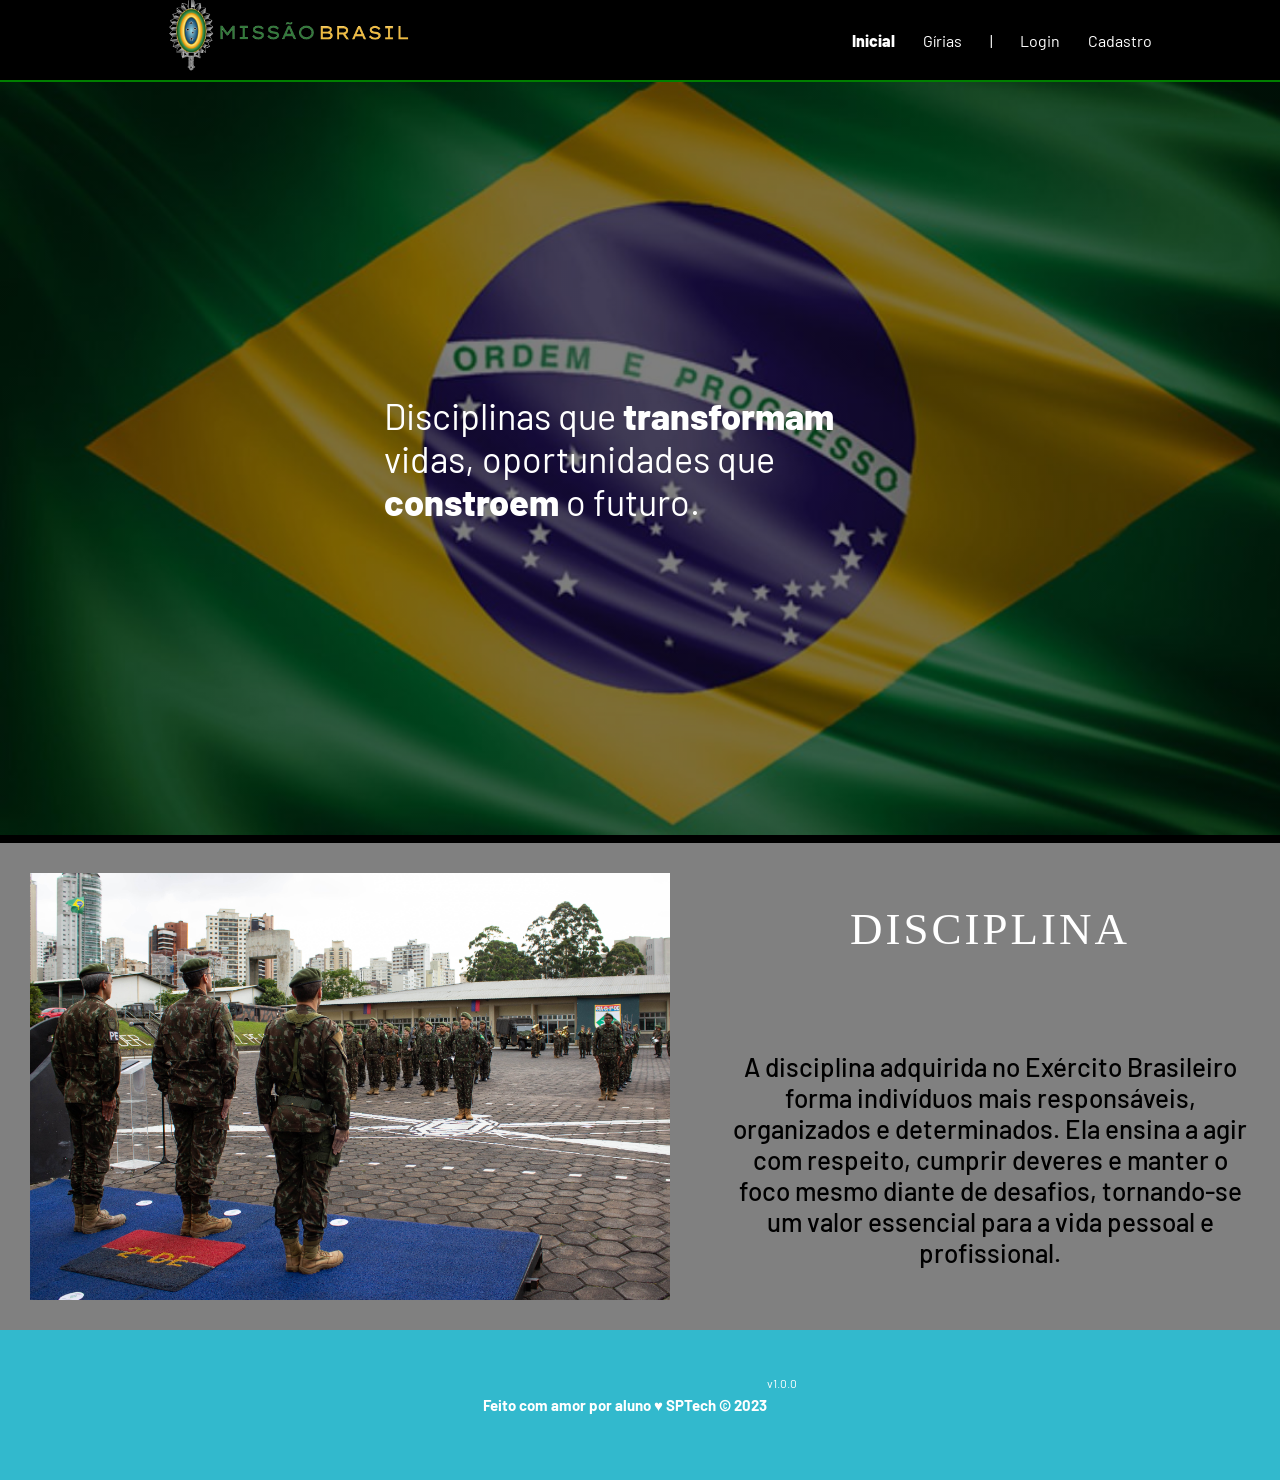
==== public/index.html @ ede4f6c6 "Api datavise e 1/3 home" ====
<!DOCTYPE html>
<html lang="en">

<head>
    <meta charset="UTF-8">
    <meta http-equiv="X-UA-Compatible" content="IE=edge">
    <meta name="viewport" content="width=device-width, initial-scale=1.0">

    <title>Missão Brasil | Página Inicial</title>

    <script src="./js/sessao.js"></script>

    <link rel="stylesheet" href="./css/estilo.css">
    <link rel="icon" href="./assets/Images/LogoExercito.png">
    <link rel="preconnect" href="https://fonts.gstatic.com">
</head>

<body>
    <div class="header">
      <div class="container">
        <span class="image">
    <img src="assets/Images/Logo_MissaoBrasil.png">
  </span>
        <ul class="navbar">
          <li class="agora">
            <a href="#">Inicial</a>
          </li>
          <li>
            <a href="girias.html">Gírias</a>
          </li>
          <li>|</li>
          <li>
            <a href="login.html">Login</a>
          </li>
          <li>
            <a href="cadastro.html">Cadastro</a>
          </li>
        </ul>
      </div>
    </div>
  
    <div class="banner">
      <div class="container">
        <p> Disciplinas que  <span>transformam</span> vidas, oportunidades que <span>constroem </span>o futuro.</p>
      </div>
    </div>

<div class="divisao"></div>

    <div class="social">
        <div class="boxes">
         
          <div class="box1">
            <img src="./assets/Images/disciplina.jpg">
            <div class="disciplina-titulo">
            <h1>DISCIPLINA</h1>
            <p>A disciplina adquirida no Exército Brasileiro forma 
              indivíduos mais responsáveis, organizados e determinados.
               Ela ensina a agir com respeito, cumprir deveres e manter o 
               foco mesmo diante de desafios, tornando-se um valor essencial
                para a vida pessoal e profissional.</p>
              </div>
          </div>
 </div>

      
    </div>
  
    <div class="footer">
      <div class="container">
        <h4>Feito com amor por aluno &hearts; SPTech &copy; 2023</h4>
        <span class="version">v1.0.0</span>
      </div>
    </div>
  </body>

</html>
---- public/css/estilo.css ----
@import url('https://fonts.googleapis.com/css2?family=Barlow:ital,wght@0,100;0,200;0,300;0,400;0,500;0,600;0,700;0,800;0,900;1,100;1,200;1,300;1,400;1,500;1,600;1,700;1,800;1,900&display=swap');

body {
  margin: 0;
  padding: 0;
  font-family: 'Barlow', 'Segoe UI', 'Segoe UI', Tahoma, Geneva, Verdana, sans-serif;
  background-color: gray;
}
 .image img{
   height: 300px;
   width: auto;
   display: block;
}

:root {
  --tamanho-header: 80px;
  --tamanho-banner: calc(100vh - var(--tamanho-header) - var(--tamanho-footer) - 2px);
  --tamanho-simulador: calc(100vh - var(--tamanho-header) - var(--tamanho-footer) - 2px);
  --tamanho-login: calc(100vh - var(--tamanho-header) - var(--tamanho-footer) - 2px);
  --tamanho-footer: 65px;
}

.container {
  display: flex;
  width: 80%;
  margin: auto;
}

.header {
  height: var(--tamanho-header);
  border-bottom: 2px solid green;
  background-color: black;
}

.header .container {
  justify-content: space-between;
  align-items: center;
  height: 100%;
}

.header a {
  text-decoration: none;
  color: white;
}

.agora {
  font-weight: 800;
}

.navbar {
  width: 300px;
  display: flex;
  align-items: center;
  justify-content: space-between;
  list-style: none;
  color: white;
}


.header h1 {
  margin: 0;
}

/* BANNER */

.banner {
  height: var(--tamanho-banner);
  color: white;
  background-image: linear-gradient(rgba(0,0,0,0.5), rgba(0,0,0,0.5)), url('../assets/Images/bandeiraBrasil.jpg');
  background-size: cover;
}

.banner .container {
  justify-content: center;
  align-items: center;
  height: 100%;
}

.banner .container p {
  width: 50%;
  margin: 0;
  padding: 0;
  font-size: 36px;
}

.banner .container span {
  font-weight: 800;
}

/* MISSÃO VISÃO VALORES */

.social {
  background-color: gray;
  display: flex;
}
 
/* -- BOX DISCIPLINA  */
.box1{
  display: flex;

}
.box1 img{
  margin: 30px;
  width: 50%;
  height: auto;
}
.box1 h1{
  color: white;
 
  font-family: fantasy;
  letter-spacing: 3px;
  font-size: 45px;
  font-weight: 500;
  
  padding-top: 30px;
  padding-bottom: 40px;
}
.box1 p{
  font-weight: 500;
  font-size: 26px;
  font-family: 'Barlow', 'Segoe UI', 'Segoe UI', Tahoma, Geneva, Verdana, sans-serif;
  width: 90%;
  text-align: center;
  
}
.disciplina-titulo{
  display: flex;
  flex-direction: column;
  align-items: center;
}

/* BOX OPORTUNIDADE DE EVOLUÇÃO */

 .box2{
  display: flex;

}
.box2 img{
  margin: 30px;
  width: 50%;
  height: auto;
}
.box2 h1{
  color: white;
 
  font-family: fantasy;
  letter-spacing: 3px;
  font-size: 45px;
  font-weight: 500;
  
  padding-top: 30px;
  padding-bottom: 40px;
}
.box2 p{
  font-weight: 500;
  font-size: 26px;
  font-family: 'Barlow', 'Segoe UI', 'Segoe UI', Tahoma, Geneva, Verdana, sans-serif;
  width: 90%;
  text-align: center;
  
}
.oportunidade-titulo{
  display: flex;
  flex-direction: column;
  align-items: center;
}


/* DIVISÕES */
.divisao{
  border: solid 4px black;
}

/* FOOTER */

.footer {
  background-color: #32b9cd;
  height: 150px;
  color: #fff;
  display: flex;
  font-size: 15px;
}

.footer .container {
  justify-content: center;
  text-align: center;
}

.footer .container .version {
  font-size: 12px;
}

/* LOGIN */

.login {
  height: var(--tamanho-login);
  background-image: url('../assets/imgs/bg-jelly-fish-para-home.png');
  background-size: cover;
}

.login .container {
  justify-content: center;
  align-items: center;
  height: 100%;
}

.card {
  width: 50%;
  background-color: #e5e5e5;
  border-radius: 10px;
  display: flex;
  align-items: center;
  justify-content: space-evenly;
  color: palevioletred;
  flex-direction: column;
  height: fit-content;
  padding: 20px 0;
}

.card h2 {
  margin: 0;
  font-size: 30px;
}

.formulario {
  display: flex;
  height: 90%;
  width: 80%;
  justify-content: space-around;
  flex-direction: column;
}

.formulario span {
  font-size: 15px;
  font-weight: 800;
}

.formulario input {
  border: 2px solid #32b9cd;
  text-align: center;
  border-radius: 10px;
  margin: 0;
}

.formulario select {
  border: 2px solid #32b9cd;
  background-color: white;
  color: gray;
  height: 36px;
  text-align: center;
  border-radius: 10px;
  margin: 0;
}

.campo {
  display: flex;
  flex-direction: column;
  justify-content: start;
  padding: 5px 0;
}

.botao {
  cursor: pointer;
  font-family: "Barlow", sans-serif;
  border: 0;
  border-radius: 5px;
  font-weight: 600;
  font-size: 18px;
  color: #fff;
  background-color: #ED145B;
  width: 120px;
  height: 30px;
  align-self: center;
  margin-top: 20px;
}

.loading-div {
  width: 50px;
  display: none;
}

.loading-div img {
  height: 50px;
  width: 50px;
}

#div_erros_login {
  display: none
}

/* FORMULARIO */

.alerta_erro{
  display: flex;
  justify-content: flex-end;
}

.card_erro {
  display: none;
  background-color: #fff;
  color: black;
  width: 230px;
  position: fixed;
  border-radius: 4px;
  border: #ED145B 3px solid;
  padding: 10px;
  margin-right: 10%;
}

.card_erro #mensagem_erro{
  font-weight: 500;
  font-size: 20px;
}

.formulario .tipo_campo {
  font-size: 20px;
  font-weight: 600 !important;
}

.formulario {
  display: flex;
  flex-direction: column;
}

input {
  margin-bottom: 10px;
  border: 2px solid #32b9cd;
  padding: 10px;
  text-align: center;
  border-radius: 10px;
}

.btn {
  font-family: "Barlow", sans-serif;
  border: 0;
  border-radius: 5px;
  font-weight: 600;
  font-size: 18px;
  padding: 10px 15px;
  color: white;
  background-color: #ED145B;
  width: 120px;
  align-self: center;
  margin-top: 5px;
}

.loading-div {
  width: 50px;
  margin: auto;
  display: none;
}

.loading-div img {
  height: 50px;
  width: 50px;
}

/* SIMULADOR */

.simulador {
  color: white;
}

.simulador .container {
  flex-direction: column;
  overflow: scroll; 
  height: var(--tamanho-simulador);
}

/* ALERTA */

#alerta {
  position: absolute;
  right: 0;
  bottom: 0;
}

.mensagem-alarme {
  background-color: white;
  border-radius: 5px;
  width: 300px;
  height: 80px;
  margin: 10px;
  padding: 10px 0;
  display: flex;
  justify-content: space-evenly;
  align-items: center;
}

.mensagem-alarme h3 {
  font-size: 14px;
  margin: 0;
}

.mensagem-alarme .informacao {
  width: 66%;
}

.alarme-sino {
  width: 48px;
  height: 48px;
  animation-name: bell;
  animation-duration: 4s;
  background-image: url('https://cdn-icons-png.flaticon.com/512/1157/1157000.png');
  background-size: cover;
  animation-iteration-count: infinite;
}

@keyframes bell {
  0%   {transform: rotate(25deg)}
  25%  {transform: rotate(-25deg)}
  50%  {transform: rotate(25deg)}
  75%  {transform: rotate(-25deg)}
  100% {transform: rotate(25deg)}
}
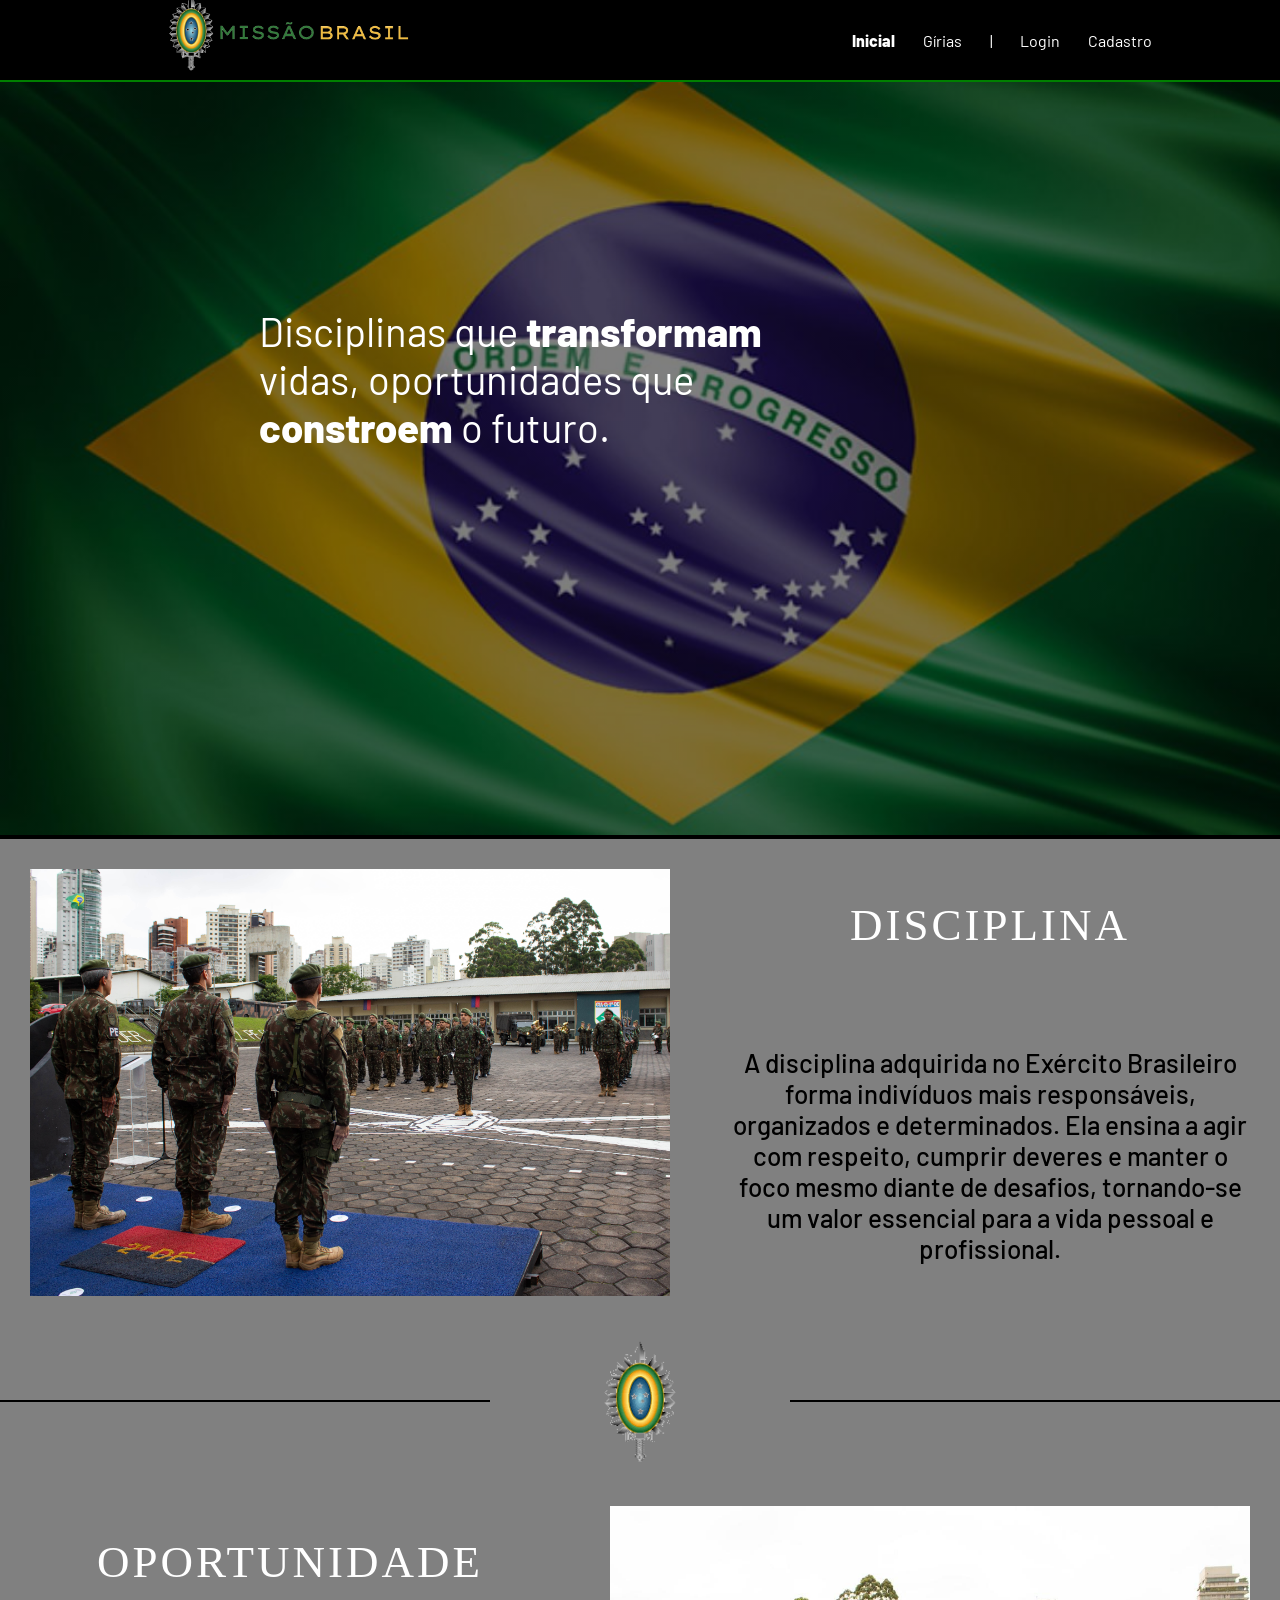
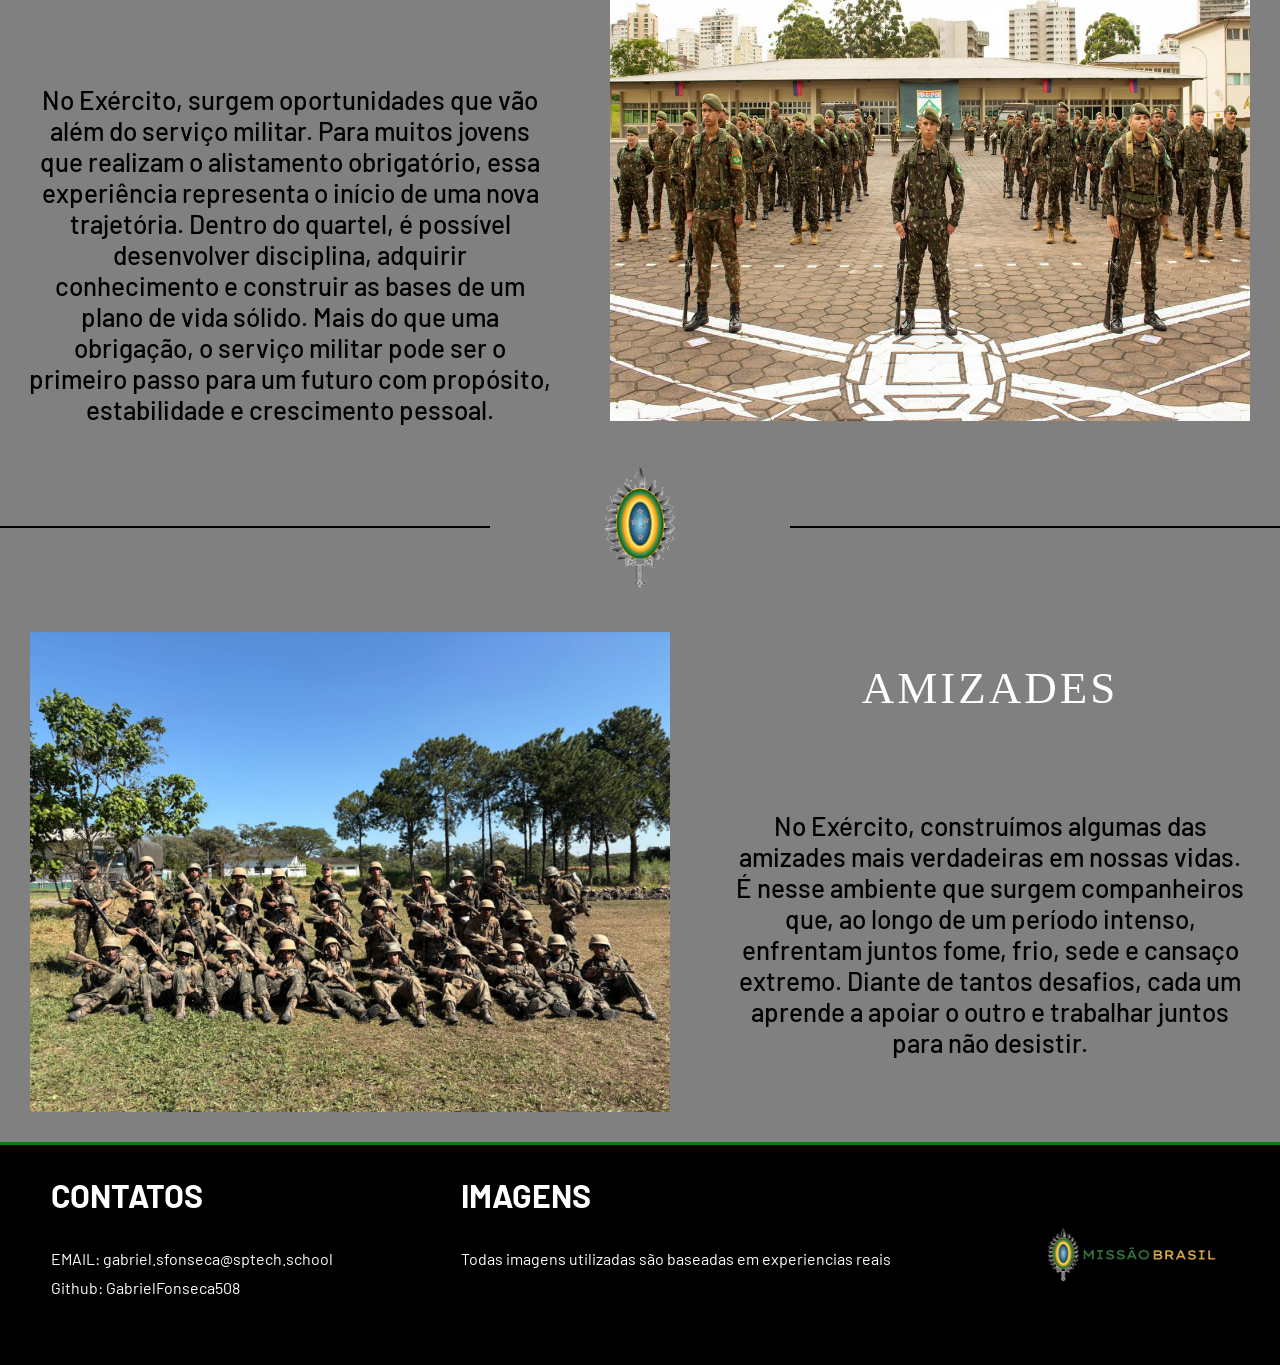
==== commit 884c2385: "Termino do home" ====
--- a/public/index.html
+++ b/public/index.html
@@ -45,33 +45,89 @@
       </div>
     </div>
 
-<div class="divisao"></div>
-
-    <div class="social">
-        <div class="boxes">
-         
+    
           <div class="box1">
             <img src="./assets/Images/disciplina.jpg">
+
             <div class="disciplina-titulo">
+        
             <h1>DISCIPLINA</h1>
             <p>A disciplina adquirida no Exército Brasileiro forma 
               indivíduos mais responsáveis, organizados e determinados.
                Ela ensina a agir com respeito, cumprir deveres e manter o 
                foco mesmo diante de desafios, tornando-se um valor essencial
                 para a vida pessoal e profissional.</p>
+            </div>
+          </div>
+
+          
+          <div class="divisao">
+  <div class="linha"></div>
+  <img src="./assets/Images/LogoExercito.png">
+  <div class="linha"></div>
+</div>
+
+          
+          <div class="box2">
+            
+            <div class="oportunidade-titulo">
+              
+              <h1>OPORTUNIDADE</h1>
+              <p>No Exército, surgem oportunidades que vão além
+                 do serviço militar. Para muitos jovens que realizam
+                  o alistamento obrigatório, essa experiência
+                   representa o início de uma nova trajetória.
+                    Dentro do quartel, é possível desenvolver disciplina,
+                     adquirir conhecimento e construir as bases de um plano
+                      de vida sólido. Mais do que uma obrigação, o serviço
+                       militar pode ser o primeiro passo para um futuro com propósito,
+                        estabilidade e crescimento pessoal.</p>
+              </div>
+              <img src="./assets/Images/Oportunidade.jpeg">
+          </div>
+
+          <div class="divisao">
+  <div class="linha"></div>
+  <img src="./assets/Images/LogoExercito.png">
+  <div class="linha"></div>
+</div>
+
+              <div class="box3">
+                <img src="./assets/Images/Amizades.jpeg">
+            
+            <div class="amizade-titulo">
+              
+              <h1>AMIZADES</h1>
+              <p>No Exército, construímos algumas das amizades mais verdadeiras em nossas
+                 vidas. É nesse ambiente que surgem companheiros que, ao longo
+                  de um período intenso, enfrentam juntos fome, frio, sede e cansaço
+                   extremo. Diante de tantos desafios, cada um aprende a apoiar o outro 
+                    e trabalhar juntos para não desistir.</p>
               </div>
           </div>
- </div>
 
       
-    </div>
-  
-    <div class="footer">
-      <div class="container">
-        <h4>Feito com amor por aluno &hearts; SPTech &copy; 2023</h4>
-        <span class="version">v1.0.0</span>
-      </div>
-    </div>
+    <footer>
+            <div class="footer_box">
+                <div class="footer_content">
+                    <div class="midias">
+                        <h1>CONTATOS</h1>
+                        <span>EMAIL: gabriel.sfonseca@sptech.school</span>
+                    
+                        <span>Github: GabrielFonseca508</span>
+                    </div>
+                    <div class="servicosF">
+                        <h1>IMAGENS</h1>
+                        <span>Todas imagens utilizadas são baseadas em experiencias reais</span>
+                        
+                    </div>
+                    <div class="recebaNovidades">
+                       <img src="assets/Images/Logo_MissaoBrasil.png" alt="">
+                    </div>
+                </div>
+
+            </div>
+        </footer>
   </body>
 
 </html>
--- a/public/css/estilo.css
+++ b/public/css/estilo.css
@@ -68,19 +68,22 @@
   color: white;
   background-image: linear-gradient(rgba(0,0,0,0.5), rgba(0,0,0,0.5)), url('../assets/Images/bandeiraBrasil.jpg');
   background-size: cover;
+  border-bottom: solid 4px black;
 }
 
 .banner .container {
   justify-content: center;
   align-items: center;
   height: 100%;
+  padding-right: 250px;
+  
 }
 
 .banner .container p {
   width: 50%;
   margin: 0;
-  padding: 0;
-  font-size: 36px;
+  padding-bottom: 160px;
+  font-size: 40px;
 }
 
 .banner .container span {
@@ -165,31 +168,97 @@
   align-items: center;
 }
 
+/* BOX AMIZADES  */
+ .box3{
+  display: flex;
+
+}
+.box3 img{
+  margin: 30px;
+  width: 50%;
+  height: auto;
+}
+.box3 h1{
+  color: white;
+ 
+  font-family: fantasy;
+  letter-spacing: 3px;
+  font-size: 45px;
+  font-weight: 500;
+  
+  padding-top: 30px;
+  padding-bottom: 40px;
+}
+.box3 p{
+  font-weight: 500;
+  font-size: 26px;
+  font-family: 'Barlow', 'Segoe UI', 'Segoe UI', Tahoma, Geneva, Verdana, sans-serif;
+  width: 90%;
+  text-align: center;
+  
+}
+.amizade-titulo{
+  display: flex;
+  flex-direction: column;
+  align-items: center;
+}
+
 
 /* DIVISÕES */
-.divisao{
-  border: solid 4px black;
+.divisao {
+  display: flex;
+  align-items: center;
+}
+
+.linha {
+  flex: 1;
+  height: 2px;
+  background: black;
+}
+
+.divisao img {
+  width: 300px;
+  
 }
 
 /* FOOTER */
-
-.footer {
-  background-color: #32b9cd;
-  height: 150px;
-  color: #fff;
-  display: flex;
-  font-size: 15px;
-}
-
-.footer .container {
-  justify-content: center;
-  text-align: center;
-}
-
-.footer .container .version {
-  font-size: 12px;
-}
-
+.footer_box {
+    display: flex;
+    justify-content: center;
+    align-items: center;
+   
+    height: auto;
+    background-color: black;
+    border-top: 3px solid green;
+}
+.footer_content {
+    display: flex;
+    filter: initial;
+    gap: 10vw;
+  padding-top: 10px;
+  color: white;
+}
+
+
+.footer_content h1 {
+    margin-bottom: 25px;
+}
+
+.midias,
+.servicosF,
+.recebaNovidades {
+    display: flex;
+    flex-direction: column;
+    gap: 10px;
+}
+
+.footer_contentbox h1 {
+    font-size: 20px;
+}
+
+.recebaNovidades{
+  width: 210px;   
+}
 /* LOGIN */
 
 .login {
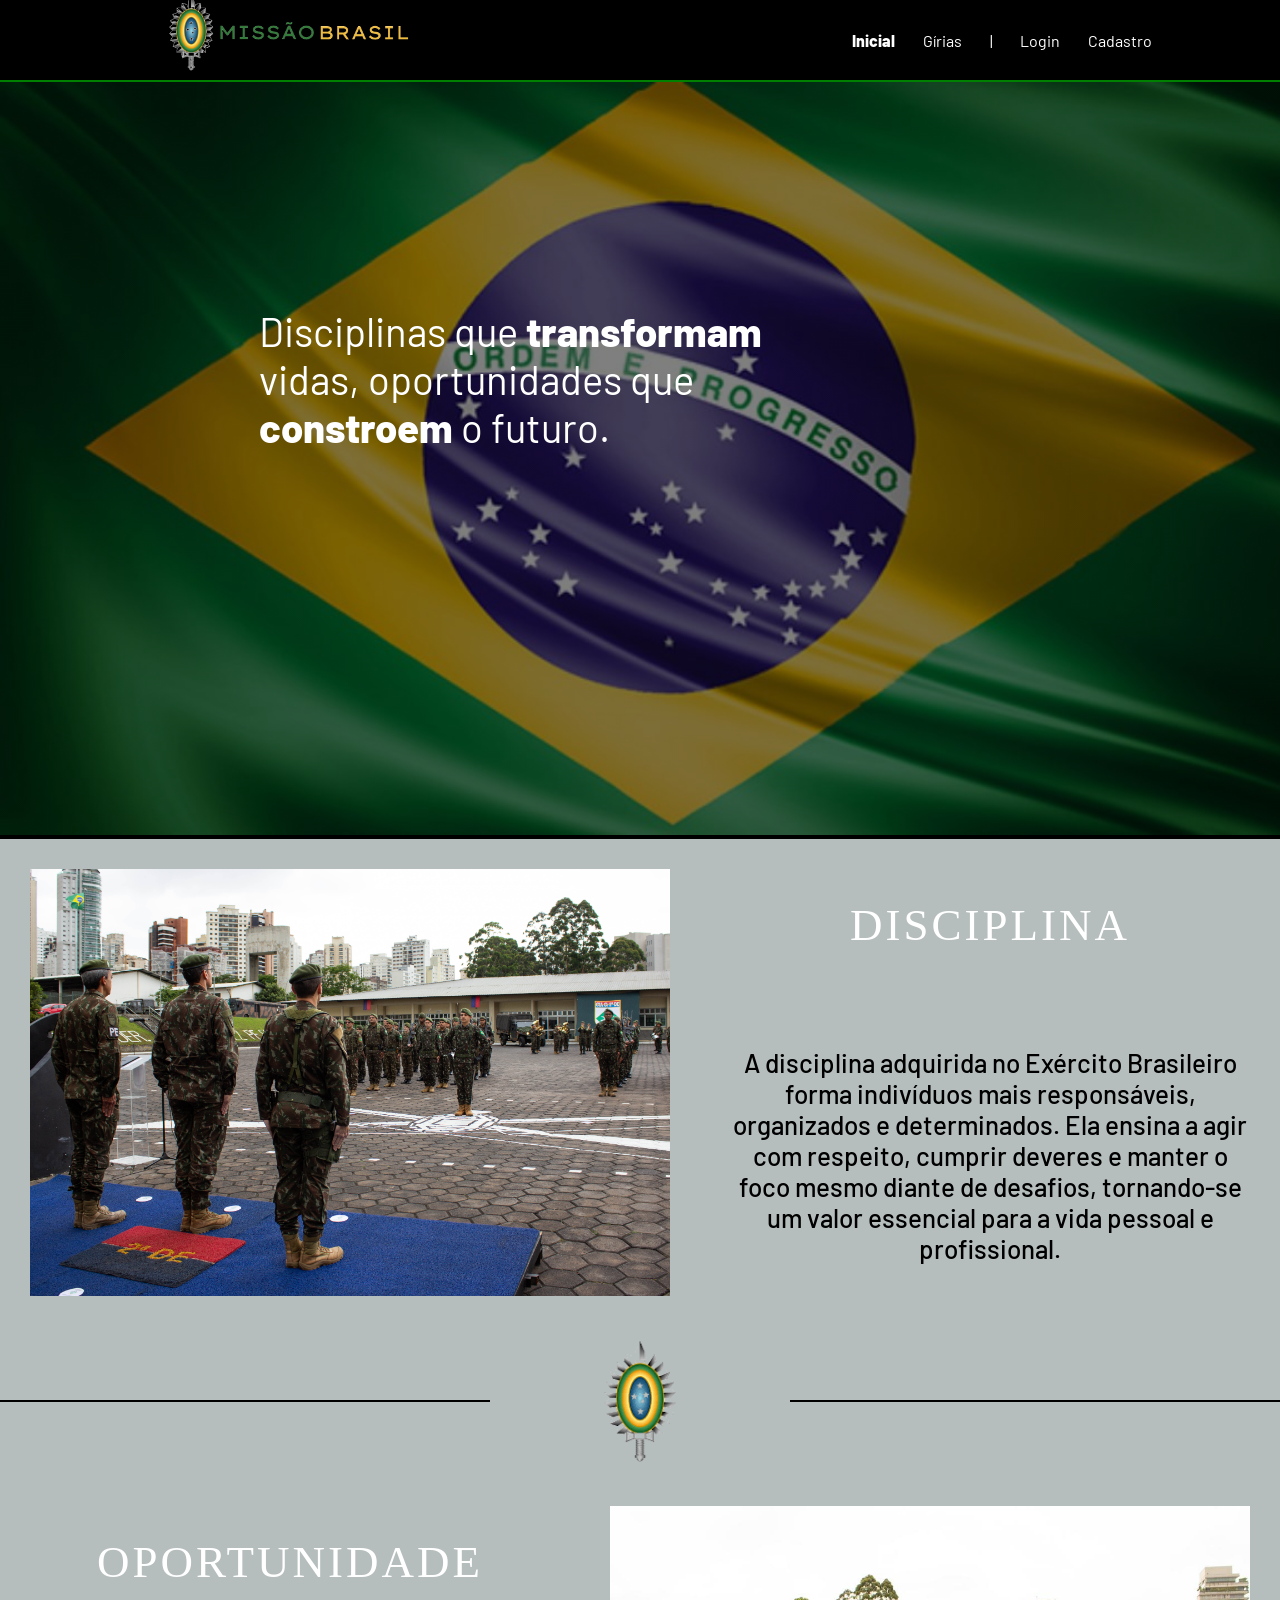
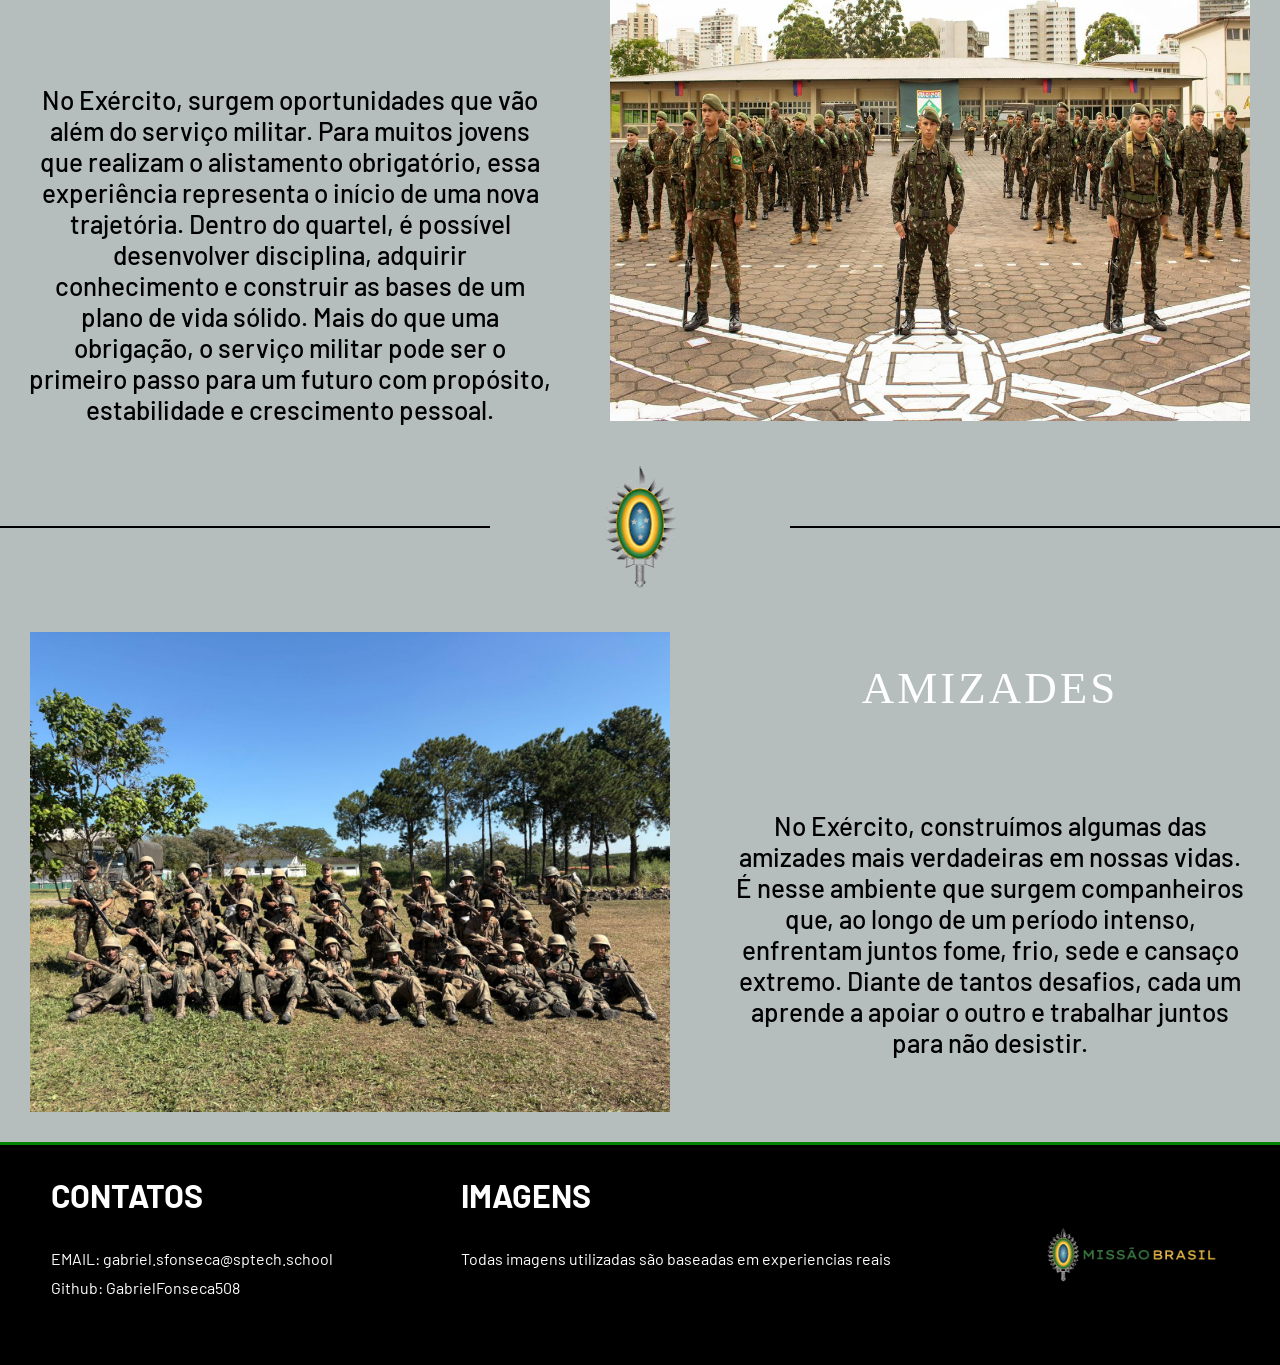
==== commit 3bdd09fc: "pagina giria" ====
--- a/public/index.html
+++ b/public/index.html
@@ -46,10 +46,10 @@
     </div>
 
     
-          <div class="box1">
+          <div class="box">
             <img src="./assets/Images/disciplina.jpg">
 
-            <div class="disciplina-titulo">
+            <div class="home-titulo">
         
             <h1>DISCIPLINA</h1>
             <p>A disciplina adquirida no Exército Brasileiro forma 
@@ -68,9 +68,9 @@
 </div>
 
           
-          <div class="box2">
+          <div class="box">
             
-            <div class="oportunidade-titulo">
+            <div class="home-titulo">
               
               <h1>OPORTUNIDADE</h1>
               <p>No Exército, surgem oportunidades que vão além
@@ -92,10 +92,10 @@
   <div class="linha"></div>
 </div>
 
-              <div class="box3">
+              <div class="box">
                 <img src="./assets/Images/Amizades.jpeg">
             
-            <div class="amizade-titulo">
+            <div class="home-titulo">
               
               <h1>AMIZADES</h1>
               <p>No Exército, construímos algumas das amizades mais verdadeiras em nossas
--- a/public/css/estilo.css
+++ b/public/css/estilo.css
@@ -4,7 +4,7 @@
   margin: 0;
   padding: 0;
   font-family: 'Barlow', 'Segoe UI', 'Segoe UI', Tahoma, Geneva, Verdana, sans-serif;
-  background-color: gray;
+  background-color: rgb(181, 189, 189);
 }
  .image img{
    height: 300px;
@@ -98,16 +98,16 @@
 }
  
 /* -- BOX DISCIPLINA  */
-.box1{
-  display: flex;
-
-}
-.box1 img{
+.box{
+  display: flex;
+
+}
+.box img{
   margin: 30px;
   width: 50%;
   height: auto;
 }
-.box1 h1{
+.box h1{
   color: white;
  
   font-family: fantasy;
@@ -118,7 +118,7 @@
   padding-top: 30px;
   padding-bottom: 40px;
 }
-.box1 p{
+.box p{
   font-weight: 500;
   font-size: 26px;
   font-family: 'Barlow', 'Segoe UI', 'Segoe UI', Tahoma, Geneva, Verdana, sans-serif;
@@ -126,78 +126,7 @@
   text-align: center;
   
 }
-.disciplina-titulo{
-  display: flex;
-  flex-direction: column;
-  align-items: center;
-}
-
-/* BOX OPORTUNIDADE DE EVOLUÇÃO */
-
- .box2{
-  display: flex;
-
-}
-.box2 img{
-  margin: 30px;
-  width: 50%;
-  height: auto;
-}
-.box2 h1{
-  color: white;
- 
-  font-family: fantasy;
-  letter-spacing: 3px;
-  font-size: 45px;
-  font-weight: 500;
-  
-  padding-top: 30px;
-  padding-bottom: 40px;
-}
-.box2 p{
-  font-weight: 500;
-  font-size: 26px;
-  font-family: 'Barlow', 'Segoe UI', 'Segoe UI', Tahoma, Geneva, Verdana, sans-serif;
-  width: 90%;
-  text-align: center;
-  
-}
-.oportunidade-titulo{
-  display: flex;
-  flex-direction: column;
-  align-items: center;
-}
-
-/* BOX AMIZADES  */
- .box3{
-  display: flex;
-
-}
-.box3 img{
-  margin: 30px;
-  width: 50%;
-  height: auto;
-}
-.box3 h1{
-  color: white;
- 
-  font-family: fantasy;
-  letter-spacing: 3px;
-  font-size: 45px;
-  font-weight: 500;
-  
-  padding-top: 30px;
-  padding-bottom: 40px;
-}
-.box3 p{
-  font-weight: 500;
-  font-size: 26px;
-  font-family: 'Barlow', 'Segoe UI', 'Segoe UI', Tahoma, Geneva, Verdana, sans-serif;
-  width: 90%;
-  text-align: center;
-  
-}
-.amizade-titulo{
+.home-titulo{
   display: flex;
   flex-direction: column;
   align-items: center;
@@ -263,8 +192,12 @@
 
 .login {
   height: var(--tamanho-login);
-  background-image: url('../assets/imgs/bg-jelly-fish-para-home.png');
+  background-image: url('../assets/Images/bandeiraBrasil.jpg');
   background-size: cover;
+  color: white;
+  background-image: linear-gradient(rgba(0,0,0,0.5), rgba(0,0,0,0.5)), url('../assets/Images/bandeiraBrasil.jpg');
+  
+ 
 }
 
 .login .container {
@@ -280,7 +213,7 @@
   display: flex;
   align-items: center;
   justify-content: space-evenly;
-  color: palevioletred;
+  color: rgb(0, 0, 0);
   flex-direction: column;
   height: fit-content;
   padding: 20px 0;
@@ -305,7 +238,7 @@
 }
 
 .formulario input {
-  border: 2px solid #32b9cd;
+  border: 2px solid green;
   text-align: center;
   border-radius: 10px;
   margin: 0;
@@ -335,10 +268,13 @@
   border-radius: 5px;
   font-weight: 600;
   font-size: 18px;
-  color: #fff;
-  background-color: #ED145B;
-  width: 120px;
-  height: 30px;
+  color: #ffff;
+
+  background-size: cover ;
+  background-position: center -15px;
+  background-image: linear-gradient(rgba(0,0,0,0.5), rgba(0,0,0,0.5)), url('../assets/Images/bandeiraBrasil2D.png');
+  width: 150px;
+  height: 50px;
   align-self: center;
   margin-top: 20px;
 }
@@ -371,7 +307,7 @@
   width: 230px;
   position: fixed;
   border-radius: 4px;
-  border: #ED145B 3px solid;
+  border: black 3px solid;
   padding: 10px;
   margin-right: 10%;
 }
@@ -425,15 +361,119 @@
 }
 
 /* SIMULADOR */
-
-.simulador {
-  color: white;
-}
-
-.simulador .container {
-  flex-direction: column;
-  overflow: scroll; 
-  height: var(--tamanho-simulador);
+.titulo p{
+   
+  padding-left: 10px;
+  font-weight: 500;
+  font-size: 22px;
+  font-family: 'Barlow', 'Segoe UI', 'Segoe UI', Tahoma, Geneva, Verdana, sans-serif;
+  
+
+}
+.titulo h1{
+  display: flex;
+  justify-content: center;
+  margin-top: 20px;
+  font-size: 40px;
+}
+.verde{
+  padding-right: 5px;
+  padding-left: 5px;
+}
+
+.girias-boxes {
+  display: flex;
+  flex-wrap: wrap; 
+  color: black;
+  justify-content: center;
+  flex-direction: column;
+  overflow-X: scroll;
+  width: 90%;
+  height: 600px;
+  border: solid black 4px;
+  margin: auto;
+  border-radius: 15px;
+  background-image: linear-gradient(rgba(0,0,0,0.5), rgba(0,0,0,0.5)), url('../assets/Images/bandeiraBrasil.jpg');
+  background-size: cover;
+
+}
+
+.girias-boxes .container {
+  border: solid green 4px;
+  border-radius: 23px;
+  background-color: white;
+  width: 500px;
+  height: 200px;
+margin: 30px;
+padding-bottom: 5px;
+}
+
+
+.girias-boxes .container img {
+  justify-content: flex-start;
+  width: 180px;
+  height: 180px;
+  border-radius: 50%;
+  padding-top: 10px;
+  padding-left: 5px;
+
+}
+
+.texto-giria{
+  display: flex;
+  flex-wrap: wrap;
+  padding-left: 20px;
+  padding-right: 15px;
+}
+
+
+.expressao-boxes {
+    display: flex;
+  flex-wrap: wrap; 
+  color: black;
+  justify-content: center;
+  flex-direction: column;
+  overflow-X: scroll;
+  width: 90%;
+  height: 600px;
+  border: solid black 4px;
+  margin: auto;
+  border: solid black 4px;
+  margin: auto;
+  border-radius: 15px;
+  background-image: linear-gradient(rgba(0,0,0,0.5), rgba(0,0,0,0.5)), url('../assets/Images/bandeiraBrasil.jpg');
+  background-size: cover;
+
+  
+}
+.expressao-boxes .container-expressao {
+  display: flex;
+  border: solid green 4px;
+  border-radius: 23px;
+  background-color: white;
+  width: 800px;
+  height: 200px;
+margin: 30px;
+padding-bottom: 5px;
+}
+
+.expressao-boxes .container-expressao img {
+
+  justify-content: flex-start;
+  width: 180px;
+  height: 180px;
+  border-radius: 50%;
+  padding-top: 10px;
+  padding-left: 10px;
+
+}
+.texto-expressao{
+  display: flex;
+  flex-wrap: wrap;
+  align-items: center;
+  padding-left: 40px;
+  padding-right: 15px;
+  
 }
 
 /* ALERTA */
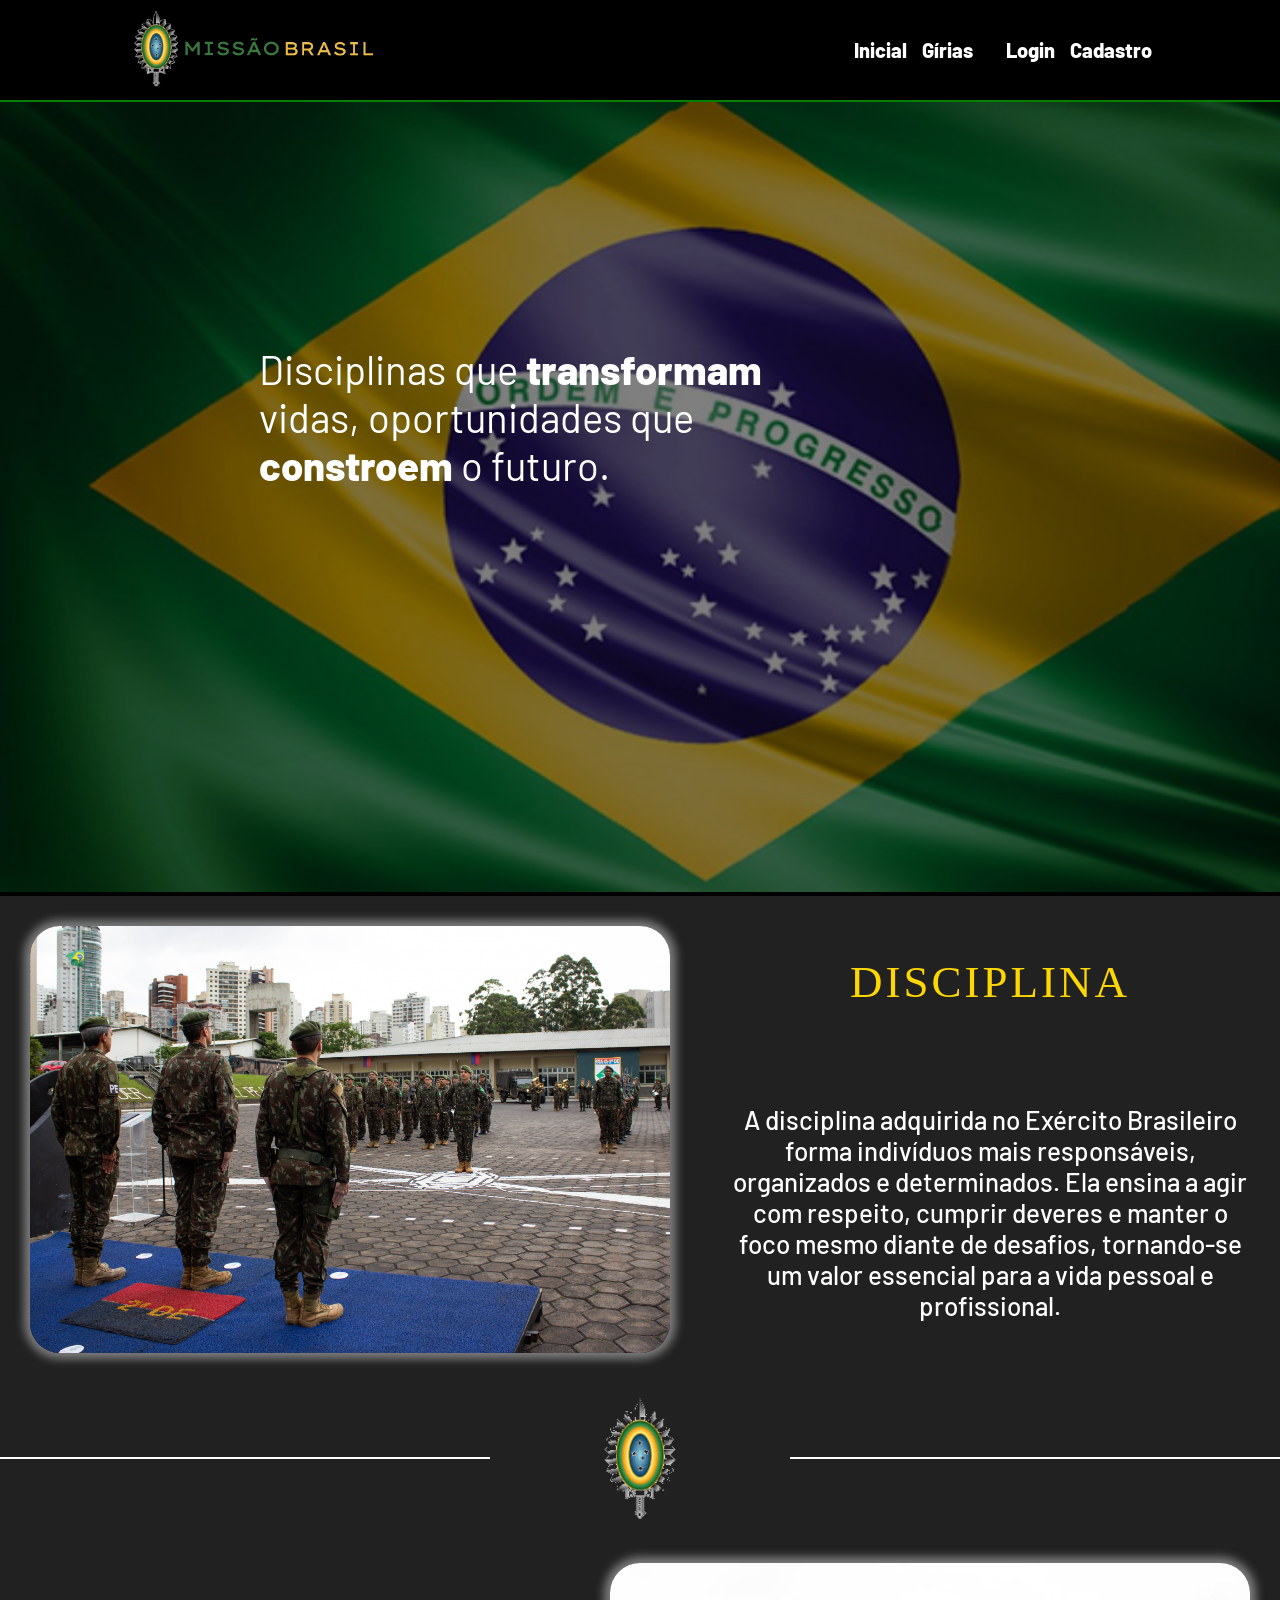
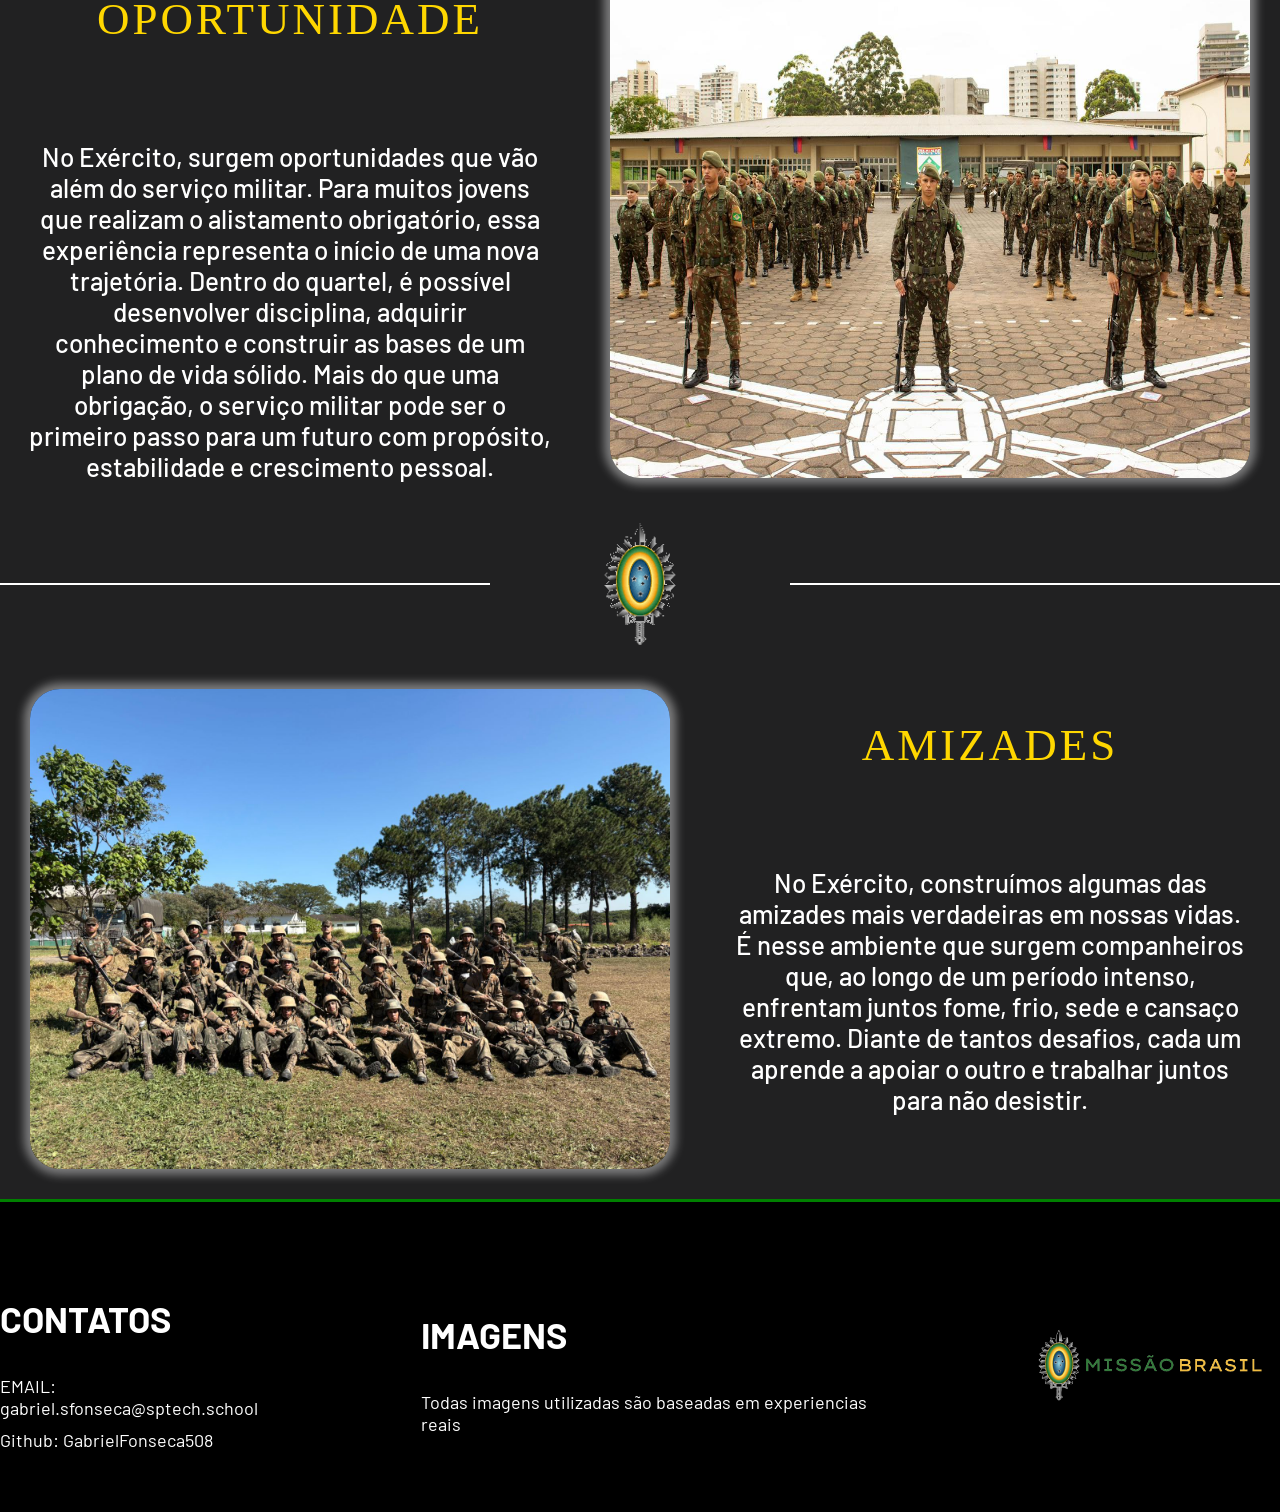
==== commit b24e7a3f: "update qms" ====
--- a/public/index.html
+++ b/public/index.html
@@ -1,26 +1,25 @@
-<!DOCTYPE html>
+<!doctype html>
 <html lang="en">
-
-<head>
-    <meta charset="UTF-8">
-    <meta http-equiv="X-UA-Compatible" content="IE=edge">
-    <meta name="viewport" content="width=device-width, initial-scale=1.0">
+  <head>
+    <meta charset="UTF-8" />
+    <meta http-equiv="X-UA-Compatible" content="IE=edge" />
+    <meta name="viewport" content="width=device-width, initial-scale=1.0" />
 
     <title>Missão Brasil | Página Inicial</title>
 
     <script src="./js/sessao.js"></script>
 
-    <link rel="stylesheet" href="./css/estilo.css">
-    <link rel="icon" href="./assets/Images/LogoExercito.png">
-    <link rel="preconnect" href="https://fonts.gstatic.com">
-</head>
+    <link rel="stylesheet" href="./css/estilo.css" />
+    <link rel="icon" href="./assets/Images/LogoExercito.png" />
+    <link rel="preconnect" href="https://fonts.gstatic.com" />
+  </head>
 
-<body>
+  <body>
     <div class="header">
       <div class="container">
-        <span class="image">
-    <img src="assets/Images/Logo_MissaoBrasil.png">
-  </span>
+        <a href="index.html" class="image">
+          <img src="assets/Images/Logo_MissaoBrasil.png" />
+        </a>
         <ul class="navbar">
           <li class="agora">
             <a href="#">Inicial</a>
@@ -38,96 +37,93 @@
         </ul>
       </div>
     </div>
-  
+
     <div class="banner">
       <div class="container">
-        <p> Disciplinas que  <span>transformam</span> vidas, oportunidades que <span>constroem </span>o futuro.</p>
+        <p>
+          Disciplinas que <span>transformam</span> vidas, oportunidades que
+          <span>constroem </span>o futuro.
+        </p>
       </div>
     </div>
 
-    
-          <div class="box">
-            <img src="./assets/Images/disciplina.jpg">
+    <div class="box">
+      <img src="./assets/Images/disciplina.jpg" />
 
-            <div class="home-titulo">
-        
-            <h1>DISCIPLINA</h1>
-            <p>A disciplina adquirida no Exército Brasileiro forma 
-              indivíduos mais responsáveis, organizados e determinados.
-               Ela ensina a agir com respeito, cumprir deveres e manter o 
-               foco mesmo diante de desafios, tornando-se um valor essencial
-                para a vida pessoal e profissional.</p>
-            </div>
+      <div class="home-titulo">
+        <h1>DISCIPLINA</h1>
+        <p>
+          A disciplina adquirida no Exército Brasileiro forma indivíduos mais
+          responsáveis, organizados e determinados. Ela ensina a agir com
+          respeito, cumprir deveres e manter o foco mesmo diante de desafios,
+          tornando-se um valor essencial para a vida pessoal e profissional.
+        </p>
+      </div>
+    </div>
+
+    <div class="divisao">
+      <div class="linha"></div>
+      <img src="./assets/Images/LogoExercito.png" />
+      <div class="linha"></div>
+    </div>
+
+    <div class="box">
+      <div class="home-titulo">
+        <h1>OPORTUNIDADE</h1>
+        <p>
+          No Exército, surgem oportunidades que vão além do serviço militar.
+          Para muitos jovens que realizam o alistamento obrigatório, essa
+          experiência representa o início de uma nova trajetória. Dentro do
+          quartel, é possível desenvolver disciplina, adquirir conhecimento e
+          construir as bases de um plano de vida sólido. Mais do que uma
+          obrigação, o serviço militar pode ser o primeiro passo para um futuro
+          com propósito, estabilidade e crescimento pessoal.
+        </p>
+      </div>
+      <img src="./assets/Images/Oportunidade.jpeg" />
+    </div>
+
+    <div class="divisao">
+      <div class="linha"></div>
+      <img src="./assets/Images/LogoExercito.png" />
+      <div class="linha"></div>
+    </div>
+
+    <div class="box">
+      <img src="./assets/Images/Amizades.jpeg" />
+
+      <div class="home-titulo">
+        <h1>AMIZADES</h1>
+        <p>
+          No Exército, construímos algumas das amizades mais verdadeiras em
+          nossas vidas. É nesse ambiente que surgem companheiros que, ao longo
+          de um período intenso, enfrentam juntos fome, frio, sede e cansaço
+          extremo. Diante de tantos desafios, cada um aprende a apoiar o outro e
+          trabalhar juntos para não desistir.
+        </p>
+      </div>
+    </div>
+
+    <footer>
+      <div class="footer_box">
+        <div class="footer_content">
+          <div class="midias">
+            <h1>CONTATOS</h1>
+            <span>EMAIL: gabriel.sfonseca@sptech.school</span>
+
+            <span>Github: GabrielFonseca508</span>
           </div>
-
-          
-          <div class="divisao">
-  <div class="linha"></div>
-  <img src="./assets/Images/LogoExercito.png">
-  <div class="linha"></div>
-</div>
-
-          
-          <div class="box">
-            
-            <div class="home-titulo">
-              
-              <h1>OPORTUNIDADE</h1>
-              <p>No Exército, surgem oportunidades que vão além
-                 do serviço militar. Para muitos jovens que realizam
-                  o alistamento obrigatório, essa experiência
-                   representa o início de uma nova trajetória.
-                    Dentro do quartel, é possível desenvolver disciplina,
-                     adquirir conhecimento e construir as bases de um plano
-                      de vida sólido. Mais do que uma obrigação, o serviço
-                       militar pode ser o primeiro passo para um futuro com propósito,
-                        estabilidade e crescimento pessoal.</p>
-              </div>
-              <img src="./assets/Images/Oportunidade.jpeg">
+          <div class="servicosF">
+            <h1>IMAGENS</h1>
+            <span
+              >Todas imagens utilizadas são baseadas em experiencias reais</span
+            >
           </div>
-
-          <div class="divisao">
-  <div class="linha"></div>
-  <img src="./assets/Images/LogoExercito.png">
-  <div class="linha"></div>
-</div>
-
-              <div class="box">
-                <img src="./assets/Images/Amizades.jpeg">
-            
-            <div class="home-titulo">
-              
-              <h1>AMIZADES</h1>
-              <p>No Exército, construímos algumas das amizades mais verdadeiras em nossas
-                 vidas. É nesse ambiente que surgem companheiros que, ao longo
-                  de um período intenso, enfrentam juntos fome, frio, sede e cansaço
-                   extremo. Diante de tantos desafios, cada um aprende a apoiar o outro 
-                    e trabalhar juntos para não desistir.</p>
-              </div>
+          <div class="recebaNovidades">
+            <img src="assets/Images/Logo_MissaoBrasil.png" alt="" />
           </div>
-
-      
-    <footer>
-            <div class="footer_box">
-                <div class="footer_content">
-                    <div class="midias">
-                        <h1>CONTATOS</h1>
-                        <span>EMAIL: gabriel.sfonseca@sptech.school</span>
-                    
-                        <span>Github: GabrielFonseca508</span>
-                    </div>
-                    <div class="servicosF">
-                        <h1>IMAGENS</h1>
-                        <span>Todas imagens utilizadas são baseadas em experiencias reais</span>
-                        
-                    </div>
-                    <div class="recebaNovidades">
-                       <img src="assets/Images/Logo_MissaoBrasil.png" alt="">
-                    </div>
-                </div>
-
-            </div>
-        </footer>
+        </div>
+      </div>
+    </footer>
   </body>
-
-</html>+</html>
--- a/public/css/estilo.css
+++ b/public/css/estilo.css
@@ -4,20 +4,49 @@
   margin: 0;
   padding: 0;
   font-family: 'Barlow', 'Segoe UI', 'Segoe UI', Tahoma, Geneva, Verdana, sans-serif;
-  background-color: rgb(181, 189, 189);
+  /* background-color: rgb(181, 189, 189); */
+  background-color: rgb(33, 33, 34);
 }
  .image img{
    height: 300px;
    width: auto;
    display: block;
 }
+.logo-area {
+  display: flex;
+  align-items: center;
+  gap: 15px;
+}
+.image {
+  margin-left: -35px;
+  margin-bottom: -12px;
+}
+
+.hello {
+  margin-top: -5px;
+}
+.hello {
+  width: 100%;
+  display: flex;
+  justify-content: center;
+}
+
+.hello h3 {
+  color: #e3b062;
+  font-weight: 300;
+  font-size: 1.2rem;
+}
+
+.hello h3 span {
+  font-weight: 800;
+}
 
 :root {
   --tamanho-header: 80px;
-  --tamanho-banner: calc(100vh - var(--tamanho-header) - var(--tamanho-footer) - 2px);
+  --tamanho-banner: calc(98vh - var(--tamanho-header) - var(--tamanho-footer) - 2px);
   --tamanho-simulador: calc(100vh - var(--tamanho-header) - var(--tamanho-footer) - 2px);
   --tamanho-login: calc(100vh - var(--tamanho-header) - var(--tamanho-footer) - 2px);
-  --tamanho-footer: 65px;
+  --tamanho-footer: 10px;
 }
 
 .container {
@@ -27,33 +56,38 @@
 }
 
 .header {
-  height: var(--tamanho-header);
+  height: 100px;
+  background-color: black;
   border-bottom: 2px solid green;
-  background-color: black;
 }
 
 .header .container {
+  display: flex;
   justify-content: space-between;
   align-items: center;
   height: 100%;
 }
 
-.header a {
+.navbar {
+  display: flex;
+  list-style: none;
+  gap: 15px;
+  align-items: center;
+}
+
+.navbar li a {
+  color: white;
   text-decoration: none;
-  color: white;
-}
-
+  font-weight: 800;
+  font-size: 20px;
+}
+
+.navbar li a:hover {
+  color: green;
+}
 .agora {
   font-weight: 800;
-}
-
-.navbar {
-  width: 300px;
-  display: flex;
-  align-items: center;
-  justify-content: space-between;
-  list-style: none;
-  color: white;
+  color: green;
 }
 
 
@@ -106,9 +140,10 @@
   margin: 30px;
   width: 50%;
   height: auto;
-}
+  border-radius: 30px;
+box-shadow: 0px 0px 10px 6px rgba(255, 255, 255, 0.421);}
 .box h1{
-  color: white;
+  color: gold;
  
   font-family: fantasy;
   letter-spacing: 3px;
@@ -124,6 +159,7 @@
   font-family: 'Barlow', 'Segoe UI', 'Segoe UI', Tahoma, Geneva, Verdana, sans-serif;
   width: 90%;
   text-align: center;
+  color: white;
   
 }
 .home-titulo{
@@ -142,7 +178,8 @@
 .linha {
   flex: 1;
   height: 2px;
-  background: black;
+  /* background: black; */
+  background: white;
 }
 
 .divisao img {
@@ -163,9 +200,11 @@
 .footer_content {
     display: flex;
     filter: initial;
+    align-items: center;
     gap: 10vw;
   padding-top: 10px;
   color: white;
+  font-size: 18px;
 }
 
 
@@ -186,7 +225,8 @@
 }
 
 .recebaNovidades{
-  width: 210px;   
+  width: 280px; 
+  margin-top: 20px;
 }
 /* LOGIN */
 
@@ -244,15 +284,7 @@
   margin: 0;
 }
 
-.formulario select {
-  border: 2px solid #32b9cd;
-  background-color: white;
-  color: gray;
-  height: 36px;
-  text-align: center;
-  border-radius: 10px;
-  margin: 0;
-}
+
 
 .campo {
   display: flex;
@@ -264,20 +296,21 @@
 .botao {
   cursor: pointer;
   font-family: "Barlow", sans-serif;
-  border: 0;
-  border-radius: 5px;
+   border: 2px solid green;
+  border-radius: 20px;
   font-weight: 600;
   font-size: 18px;
   color: #ffff;
 
-  background-size: cover ;
+  background-color: green ;
   background-position: center -15px;
-  background-image: linear-gradient(rgba(0,0,0,0.5), rgba(0,0,0,0.5)), url('../assets/Images/bandeiraBrasil2D.png');
+  font-size: 18px;
   width: 150px;
   height: 50px;
   align-self: center;
   margin-top: 20px;
 }
+
 
 .loading-div {
   width: 50px;
@@ -335,19 +368,6 @@
   border-radius: 10px;
 }
 
-.btn {
-  font-family: "Barlow", sans-serif;
-  border: 0;
-  border-radius: 5px;
-  font-weight: 600;
-  font-size: 18px;
-  padding: 10px 15px;
-  color: white;
-  background-color: #ED145B;
-  width: 120px;
-  align-self: center;
-  margin-top: 5px;
-}
 
 .loading-div {
   width: 50px;
@@ -360,7 +380,7 @@
   width: 50px;
 }
 
-/* SIMULADOR */
+/* Girias */
 .titulo p{
    
   padding-left: 10px;
@@ -373,13 +393,13 @@
 .titulo h1{
   display: flex;
   justify-content: center;
-  margin-top: 20px;
+  margin-top: 30px;
+  margin-bottom: 40px;
   font-size: 40px;
-}
-.verde{
-  padding-right: 5px;
-  padding-left: 5px;
-}
+  color: gold;
+}
+
+
 
 .girias-boxes {
   display: flex;
@@ -392,9 +412,11 @@
   height: 600px;
   border: solid black 4px;
   margin: auto;
+  margin-bottom: 20px;
   border-radius: 15px;
   background-image: linear-gradient(rgba(0,0,0,0.5), rgba(0,0,0,0.5)), url('../assets/Images/bandeiraBrasil.jpg');
   background-size: cover;
+  box-shadow: 0px 0px 10px 6px rgba(255, 255, 255, 0.421);
 
 }
 
@@ -402,31 +424,41 @@
   border: solid green 4px;
   border-radius: 23px;
   background-color: white;
-  width: 500px;
+  opacity: 0.7;
+  width: 400px;
   height: 200px;
-margin: 30px;
+margin: 20px;
+
 padding-bottom: 5px;
-}
-
-
-.girias-boxes .container img {
-  justify-content: flex-start;
-  width: 180px;
-  height: 180px;
-  border-radius: 50%;
-  padding-top: 10px;
-  padding-left: 5px;
 
 }
 
 .texto-giria{
   display: flex;
+  justify-content: center;
   flex-wrap: wrap;
   padding-left: 20px;
-  padding-right: 15px;
-}
-
-
+  padding-right: 20px;
+  padding-bottom: 20px;
+  font-size: 19px;
+  
+}
+.texto-giria h2 {
+  margin-bottom: 5px;
+  font-weight: 800;
+}
+
+.texto-giria p {
+  margin-bottom: 7px;
+  font-weight: 600;
+  
+}
+.texto-giria span{
+font-weight: 600;
+}
+
+
+/* Expressao boxes */
 .expressao-boxes {
     display: flex;
   flex-wrap: wrap; 
@@ -438,87 +470,173 @@
   height: 600px;
   border: solid black 4px;
   margin: auto;
-  border: solid black 4px;
-  margin: auto;
+  
   border-radius: 15px;
   background-image: linear-gradient(rgba(0,0,0,0.5), rgba(0,0,0,0.5)), url('../assets/Images/bandeiraBrasil.jpg');
   background-size: cover;
+  box-shadow: 0px 0px 10px 6px rgba(255, 255, 255, 0.421);
 
   
 }
 .expressao-boxes .container-expressao {
-  display: flex;
   border: solid green 4px;
   border-radius: 23px;
   background-color: white;
-  width: 800px;
-  height: 200px;
-margin: 30px;
+  opacity: 0.7;
+  width: 500px;
+  height: 240px;
+margin: 15px;
 padding-bottom: 5px;
 }
 
-.expressao-boxes .container-expressao img {
-
-  justify-content: flex-start;
-  width: 180px;
-  height: 180px;
-  border-radius: 50%;
-  padding-top: 10px;
-  padding-left: 10px;
-
-}
 .texto-expressao{
   display: flex;
+  justify-content: center;
+  align-items: center;
   flex-wrap: wrap;
-  align-items: center;
-  padding-left: 40px;
-  padding-right: 15px;
-  
-}
-
-/* ALERTA */
-
-#alerta {
-  position: absolute;
-  right: 0;
-  bottom: 0;
-}
-
-.mensagem-alarme {
-  background-color: white;
-  border-radius: 5px;
-  width: 300px;
-  height: 80px;
-  margin: 10px;
-  padding: 10px 0;
-  display: flex;
-  justify-content: space-evenly;
-  align-items: center;
-}
-
-.mensagem-alarme h3 {
-  font-size: 14px;
-  margin: 0;
-}
-
-.mensagem-alarme .informacao {
-  width: 66%;
-}
-
-.alarme-sino {
-  width: 48px;
-  height: 48px;
-  animation-name: bell;
-  animation-duration: 4s;
-  background-image: url('https://cdn-icons-png.flaticon.com/512/1157/1157000.png');
-  background-size: cover;
-  animation-iteration-count: infinite;
-}
-
-@keyframes bell {
-  0%   {transform: rotate(25deg)}
-  25%  {transform: rotate(-25deg)}
-  50%  {transform: rotate(25deg)}
-  75%  {transform: rotate(-25deg)}
-  100% {transform: rotate(25deg)}
+  padding-left: 20px;
+  padding-right: 20px;
+  padding-bottom: 20px;
+  font-size: 19px;
+}
+.texto-expressao h2 {
+  margin-bottom: 5px;
+  font-weight: 800;
+}
+
+.texto-expressao p {
+  margin-bottom: 7px;
+  font-weight: 600;
+  
+  
+}
+
+
+/* quiz */
+.intro-quiz {
+            color: white;
+        background-color: black;
+        padding: 30px;
+        border-radius: 10px;
+        max-width: 600px;
+        margin: auto;
+    }
+    .intro-quiz h1{
+        color: gold;
+    }
+
+    .quiz {
+        display: none;
+        max-width: 700px;
+        margin: 30px auto;
+        padding: 20px;
+        text-align: left;
+    }
+    .quiz h2{
+        color: white;
+    }
+    .btn-quiz{
+      display: flex;
+      justify-content: center;
+    }
+    .resposta-quiz{
+      display: flex;
+      justify-content: center;
+      font-size: 19px;
+      
+    }
+
+    .pergunta {
+        margin-bottom: 20px;
+        flex-direction: column;
+        border: solid 2px green ;  
+        border-radius: 20px;
+          /* background-color: rgb(33, 33, 34); */
+         color: white;
+        background-color: black;
+        /* #000080 */
+    }
+   
+
+    .intro-quiz button {
+        padding: 10px 20px;
+        background: green;
+        color: white;
+        border: none;
+        cursor: pointer;
+        border-radius: 5px;
+    }
+    .box-pergunta{
+        margin: 10px;
+        font-size: larger;
+        font-weight: 100;
+    
+    }
+
+/* Dashboard */
+
+.container-grafico{
+  display: none;
+  color: black;
+  justify-content: center;
+  width: 70%;
+  height: auto;
+  border: solid black 4px;
+  margin: auto;
+  margin-top: 20px;
+  border-radius: 15px;
+  background-color: rgb(186, 179, 179);
+  box-shadow: 0px 0px 10px 6px rgba(255, 255, 255, 0.421);
+}
+.barrasG{
+  margin-bottom: 20px;
+  margin-top: 20px;
+  margin-right: 20px;
+}
+.topo-dash{
+  color: gold;
+}
+.topo-dash h1 {
+  display: flex;
+  margin-bottom: 5px;
+  font-weight: 800;
+  justify-content: center;
+}
+
+.topo-dash h2 {
+  display: flex;
+  padding-left:20% ;
+  margin-bottom: 14px;
+  font-weight: 600;
+  
+}
+
+ .topo-dash select {
+  width: 250px;
+  padding: 12px;
+  margin-left:19% ;
+  border: 2px solid green;
+  border-radius: 12px;
+  background-color: rgba(0,0,0,0.8);
+  color: white;
+  font-size: 16px;
+  font-weight: 600;
+  cursor: pointer;
+}
+
+.topo-dash select:focus {
+  outline: none;
+  border-color: yellow;
+}
+.topo-dash button {
+  width: 120px;
+  height: 40px;
+  margin-left: 5px;
+  border: 2px solid green;
+  border-radius: 20px;
+  background-color: green;
+  color: white;
+  font-size: 13px;
+  font-weight: 600;
+  cursor: pointer;
 }
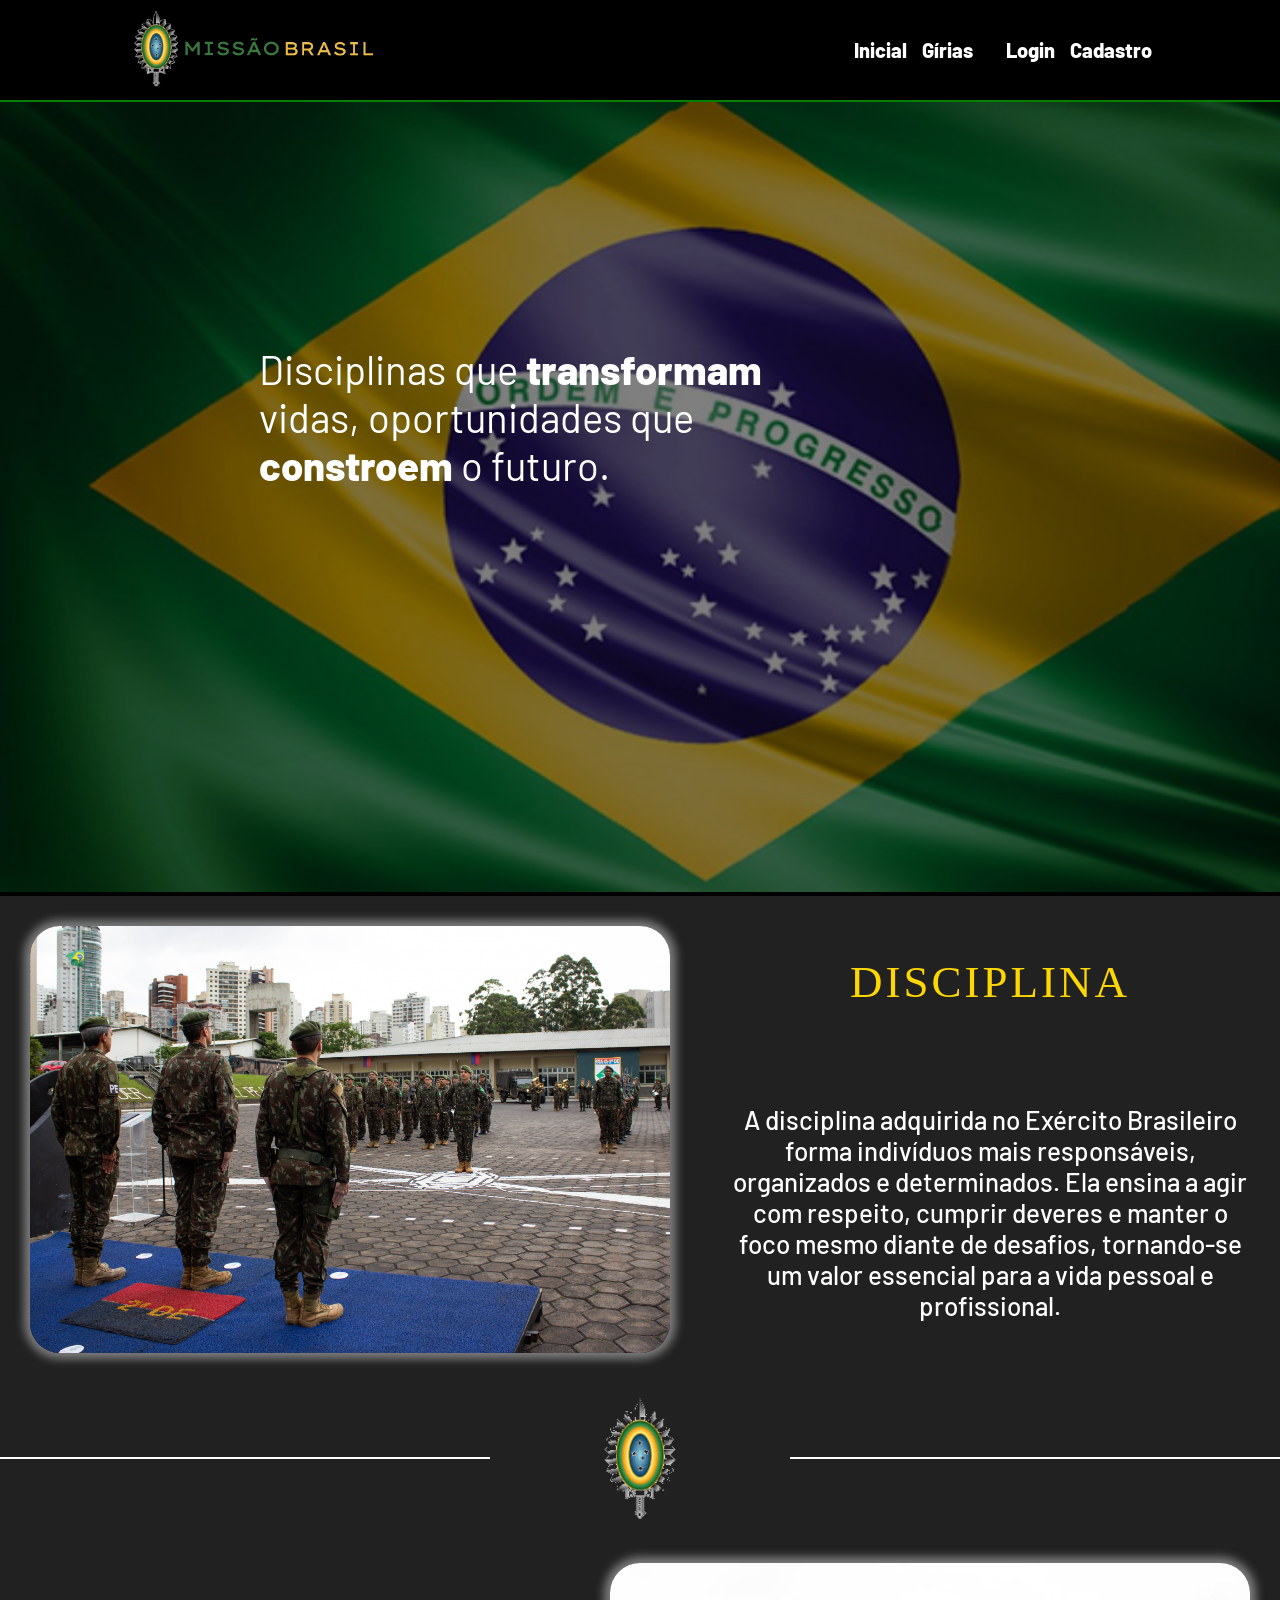
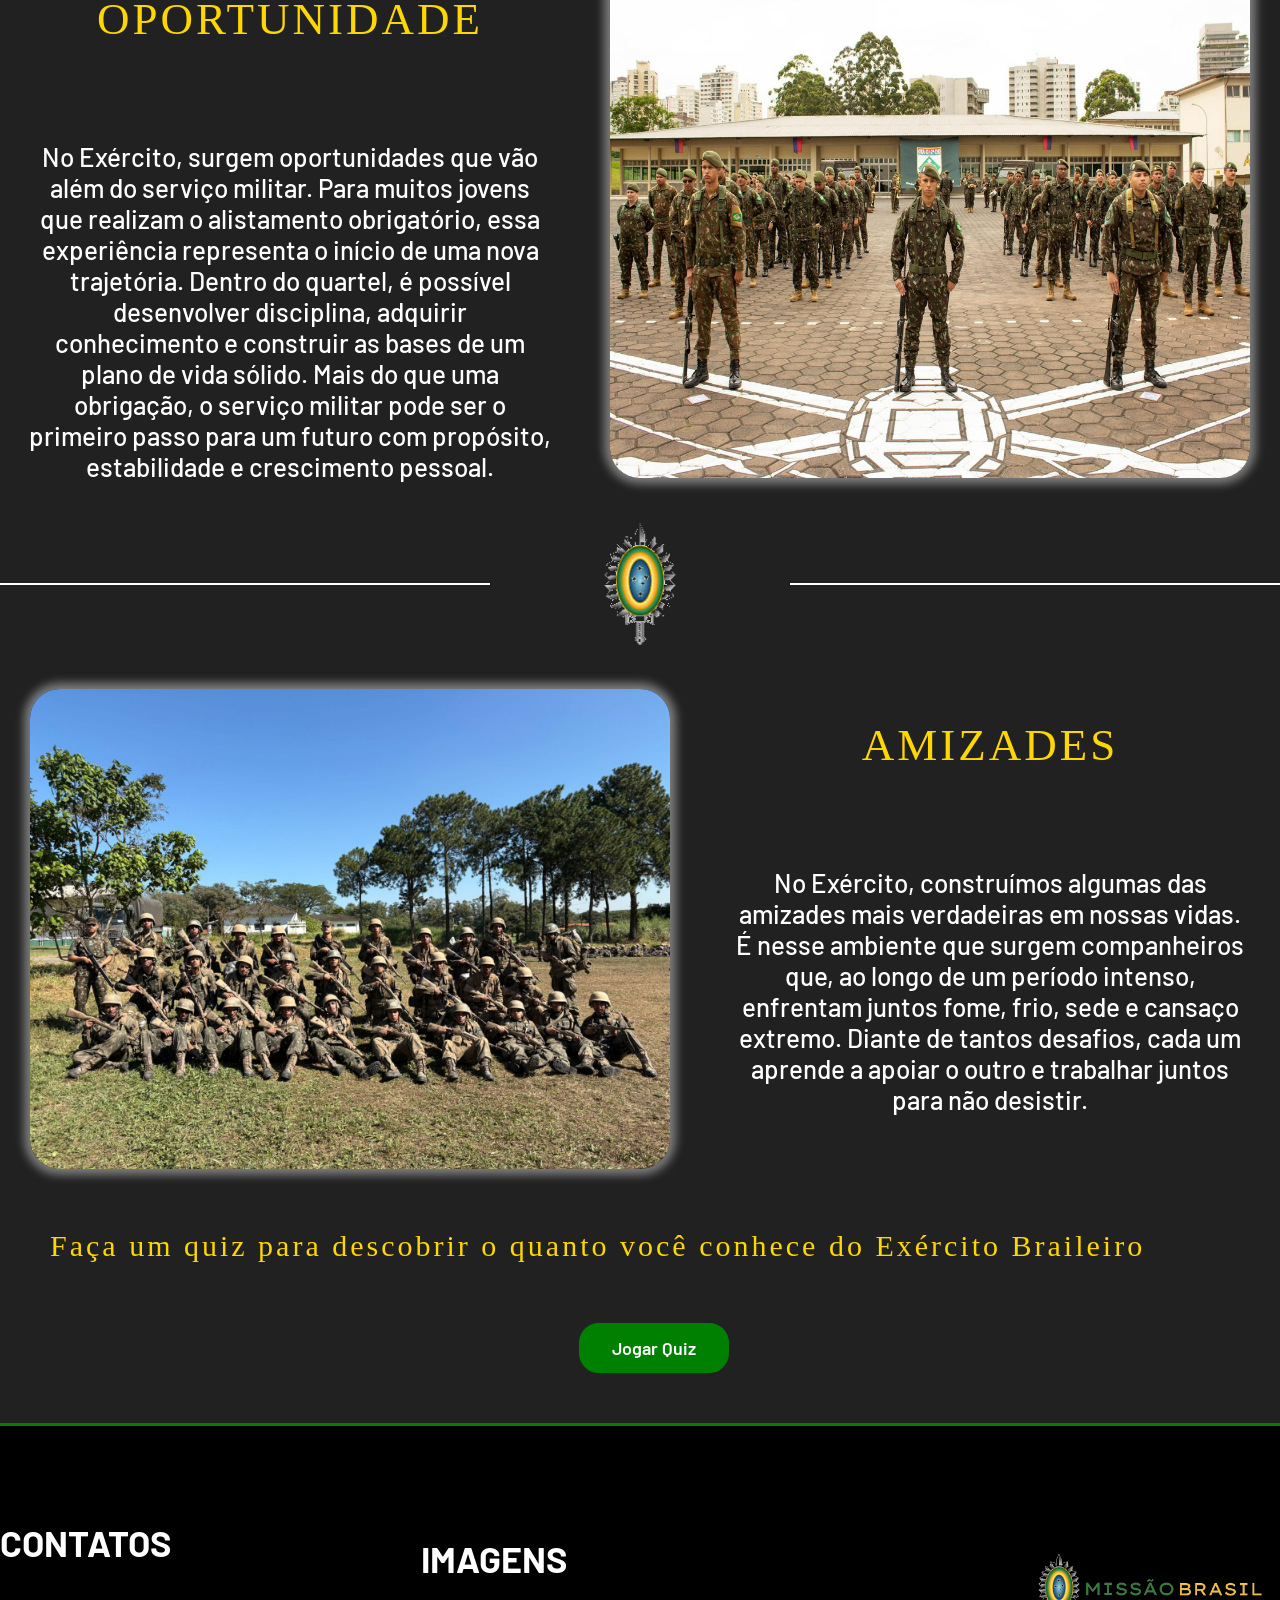
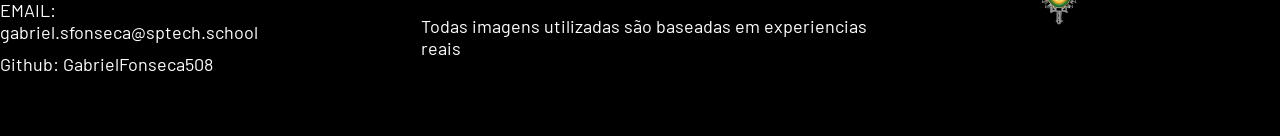
==== commit ea137977: "Dashboard QMs API" ====
--- a/public/index.html
+++ b/public/index.html
@@ -90,7 +90,7 @@
     </div>
 
     <div class="box">
-      <img src="./assets/Images/Amizades.jpeg" />
+      <img src="./assets/Images/Amizades.png" />
 
       <div class="home-titulo">
         <h1>AMIZADES</h1>
@@ -101,6 +101,14 @@
           extremo. Diante de tantos desafios, cada um aprende a apoiar o outro e
           trabalhar juntos para não desistir.
         </p>
+      </div>
+    </div>
+
+     <div class="botao-home-jogar">
+       <main>Faça um quiz para descobrir o quanto você conhece do Exército Braileiro</main> 
+     <div class="botao-jogar" >
+        <button class="botao" onclick="redirecionar()">Jogar Quiz</button>
+        </div>
       </div>
     </div>
 
--- a/public/css/estilo.css
+++ b/public/css/estilo.css
@@ -5,7 +5,7 @@
   padding: 0;
   font-family: 'Barlow', 'Segoe UI', 'Segoe UI', Tahoma, Geneva, Verdana, sans-serif;
   /* background-color: rgb(181, 189, 189); */
-  background-color: rgb(33, 33, 34);
+  background-color: #212122;
 }
  .image img{
    height: 300px;
@@ -153,6 +153,26 @@
   padding-top: 30px;
   padding-bottom: 40px;
 }
+.botao-home-jogar main{
+  color: gold;
+ 
+  font-family: fantasy;
+  letter-spacing: 3px;
+  font-size: 30px;
+  font-weight: 500;
+  
+  padding-top: 30px;
+  padding-bottom: 40px;
+}
+.botao-home-jogar{
+
+  padding-left: 50px;
+}
+.botao-jogar{
+padding-left: 43%;
+padding-bottom: 50px;
+padding-top: -50px;
+}
 .box p{
   font-weight: 500;
   font-size: 26px;
@@ -301,6 +321,7 @@
   font-weight: 600;
   font-size: 18px;
   color: #ffff;
+  margin-right: 20px;
 
   background-color: green ;
   background-position: center -15px;
@@ -579,7 +600,7 @@
   display: none;
   color: black;
   justify-content: center;
-  width: 70%;
+  width: 50%;
   height: auto;
   border: solid black 4px;
   margin: auto;
@@ -588,6 +609,21 @@
   background-color: rgb(186, 179, 179);
   box-shadow: 0px 0px 10px 6px rgba(255, 255, 255, 0.421);
 }
+.container-grafico-qms{
+  display: flex;
+  align-items: center;
+  justify-content: center;
+  width: 45%;
+  height: 500px;
+  border: solid 4px black;
+  border-radius: 15px;
+  background-color: rgb(186, 179, 179);
+  box-shadow: 0px 0px 10px 6px rgba(255, 255, 255, 0.421);
+  margin: 20px auto;
+  padding: 20px;
+
+}
+
 .barrasG{
   margin-bottom: 20px;
   margin-top: 20px;
@@ -595,12 +631,15 @@
 }
 .topo-dash{
   color: gold;
+  padding-left: 10%;
+  padding-bottom: 30px;
 }
 .topo-dash h1 {
   display: flex;
   margin-bottom: 5px;
   font-weight: 800;
   justify-content: center;
+  padding-right: 110px;
 }
 
 .topo-dash h2 {
@@ -639,4 +678,104 @@
   font-size: 13px;
   font-weight: 600;
   cursor: pointer;
-}+}
+
+/* QMS */
+.qms-titulo h1{
+  display: flex;
+justify-content: center;
+font-size: 40px;
+color: gold;
+font-weight: bold;
+}
+
+.qms-informativos{
+  display: flex;
+  flex-wrap: wrap;
+  justify-content: center;
+  border: solid 2px green;
+  border-radius: 20px;
+  background-image: url(../assets/Images/fundoQMS.png);
+  color: white;
+  width: 90%;
+  font-size: 24px;
+  margin: 78px;
+  padding: 20px;
+
+
+}
+
+
+.qms-container{
+  justify-content: center;
+  border: solid 2px green;
+  border-radius: 20px;
+  padding: 30px;
+  align-items: center;
+  margin: 150px;
+  background-image: url(../assets/Images/fundoQMS.png);
+  width: 80%;
+  height: 850px;
+}
+
+.qms-exib{
+   display: flex;
+  flex-direction: column;
+  justify-content: center;
+  align-items: center;
+  margin: 60px auto;
+  border: solid 2px green;
+  border-radius: 20px;
+  background-image: url(../assets/Images/fundoQMS.png);
+  width: 60%;
+  height: auto;
+  color: white;
+  font-size: 20px;
+  padding: 30px;
+}
+
+button {
+    padding: 0;
+    margin: 0;
+    border: none;
+    background: transparent;
+    cursor: pointer;
+}
+
+.qms-botoes{
+  display: flex;
+  flex-wrap: wrap;
+  justify-content: space-evenly;
+}
+.qms-botoes img {
+    display: block;
+    width: 350px;
+    height: 250px;
+    object-fit: contain;
+    transition: 0.3s;
+    pointer-events: none;
+}
+.escolhaqm h2{
+  color: white;
+  font-size: 30px;
+  display: flex;
+  justify-content: center;
+  padding-bottom: 30px;
+
+}
+.qms-exib button{
+ width: 150px;
+ height: 50px;
+ font-size: 22px;
+ padding: 10px 20px;
+ background: green;
+ color: white;
+ border: none;
+ cursor: pointer;
+ border-radius: 8px;
+ margin-bottom:12px;
+ 
+  
+}
+
+
